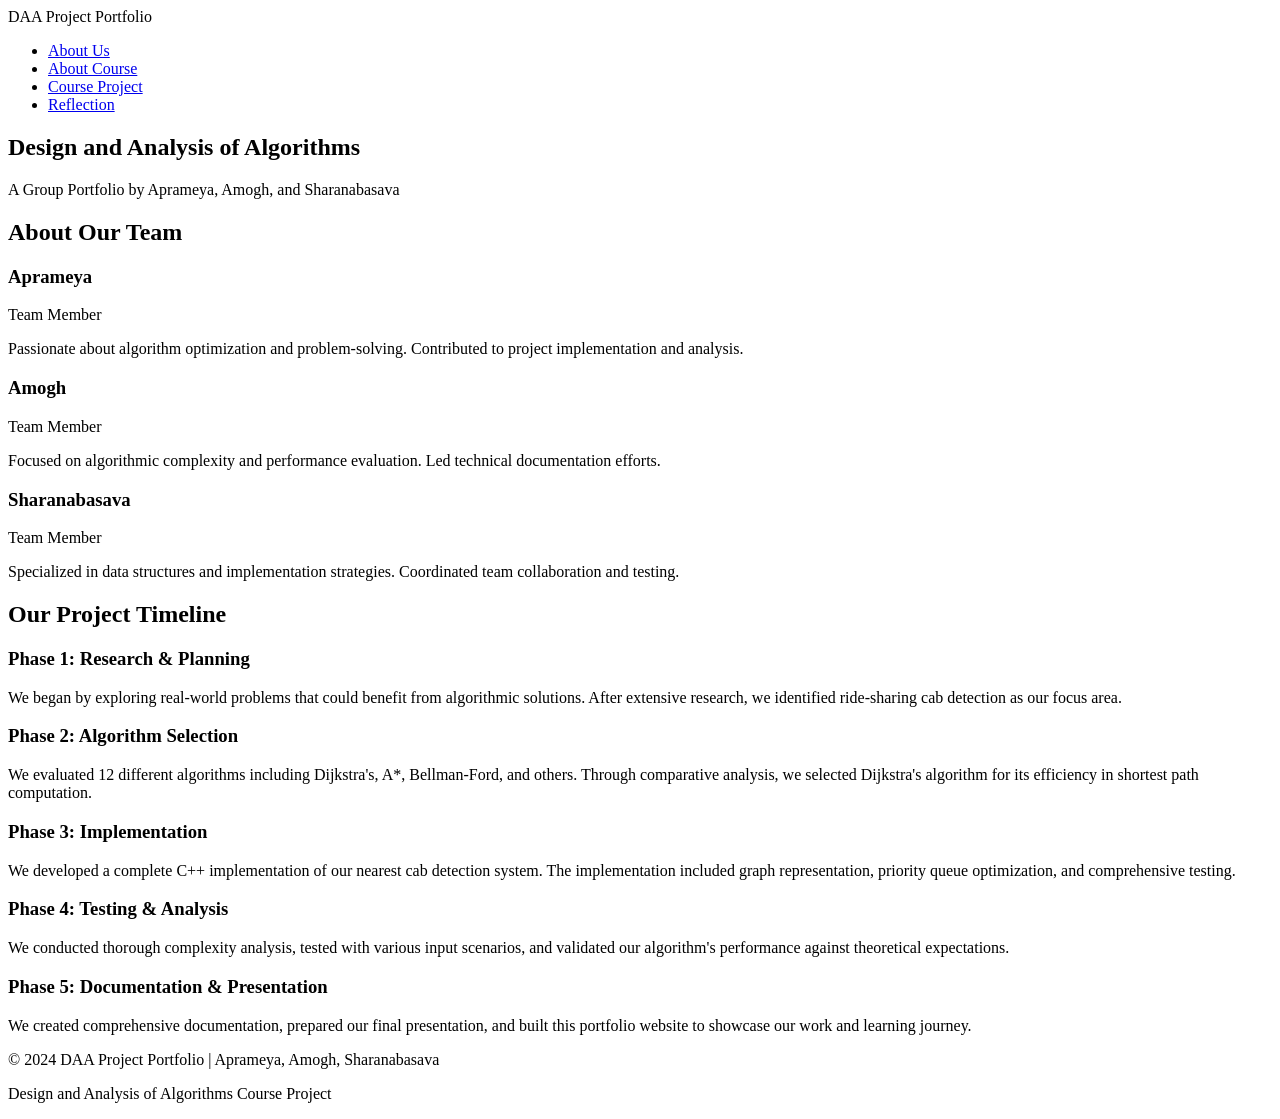
==== index.html @ 10bc1b1a "Add files via upload" ====
<!DOCTYPE html>
<html lang="en">
<head>
    <meta charset="UTF-8">
    <meta name="viewport" content="width=device-width, initial-scale=1.0">
    <title>DAA Project Portfolio - Aprameya, Amogh, Sharanabasava</title>
    <link rel="stylesheet" href="css/style.css">
</head>
<body>
    <!-- Navigation -->
    <nav class="navbar">
        <div class="nav-container">
            <div class="nav-brand">DAA Project Portfolio</div>
            <ul class="nav-menu">
                <li><a href="index.html" class="active">About Us</a></li>
                <li><a href="course.html">About Course</a></li>
                <li><a href="project.html">Course Project</a></li>
                <li><a href="reflection.html">Reflection</a></li>
            </ul>
        </div>
    </nav>

    <!-- Hero Section -->
    <section class="hero">
        <div class="container">
            <h1 class="fade-in">Design and Analysis of Algorithms</h1>
            <p class="subtitle fade-in">A Group Portfolio by Aprameya, Amogh, and Sharanabasava</p>
        </div>
    </section>

    <!-- About Us Section -->
    <section class="about-section">
        <div class="container">
            <h2 class="section-title slide-up">About Our Team</h2>
            <div class="team-grid">
                <div class="team-card slide-up">
                    <h3>Aprameya</h3>
                    <p>Team Member</p>
                    <p class="team-description">Passionate about algorithm optimization and problem-solving. Contributed to project implementation and analysis.</p>
                </div>
                <div class="team-card slide-up">
                    <h3>Amogh</h3>
                    <p>Team Member</p>
                    <p class="team-description">Focused on algorithmic complexity and performance evaluation. Led technical documentation efforts.</p>
                </div>
                <div class="team-card slide-up">
                    <h3>Sharanabasava</h3>
                    <p>Team Member</p>
                    <p class="team-description">Specialized in data structures and implementation strategies. Coordinated team collaboration and testing.</p>
                </div>
            </div>
        </div>
    </section>

    <!-- Project Timeline -->
    <section class="timeline-section">
        <div class="container">
            <h2 class="section-title slide-up">Our Project Timeline</h2>
            <div class="timeline">
                <div class="timeline-item left slide-up">
                    <div class="timeline-content">
                        <h3>Phase 1: Research & Planning</h3>
                        <p>We began by exploring real-world problems that could benefit from algorithmic solutions. After extensive research, we identified ride-sharing cab detection as our focus area.</p>
                    </div>
                </div>
                <div class="timeline-item right slide-up">
                    <div class="timeline-content">
                        <h3>Phase 2: Algorithm Selection</h3>
                        <p>We evaluated 12 different algorithms including Dijkstra's, A*, Bellman-Ford, and others. Through comparative analysis, we selected Dijkstra's algorithm for its efficiency in shortest path computation.</p>
                    </div>
                </div>
                <div class="timeline-item left slide-up">
                    <div class="timeline-content">
                        <h3>Phase 3: Implementation</h3>
                        <p>We developed a complete C++ implementation of our nearest cab detection system. The implementation included graph representation, priority queue optimization, and comprehensive testing.</p>
                    </div>
                </div>
                <div class="timeline-item right slide-up">
                    <div class="timeline-content">
                        <h3>Phase 4: Testing & Analysis</h3>
                        <p>We conducted thorough complexity analysis, tested with various input scenarios, and validated our algorithm's performance against theoretical expectations.</p>
                    </div>
                </div>
                <div class="timeline-item left slide-up">
                    <div class="timeline-content">
                        <h3>Phase 5: Documentation & Presentation</h3>
                        <p>We created comprehensive documentation, prepared our final presentation, and built this portfolio website to showcase our work and learning journey.</p>
                    </div>
                </div>
            </div>
        </div>
    </section>

    <!-- Footer -->
    <footer class="footer">
        <div class="container">
            <p>&copy; 2024 DAA Project Portfolio | Aprameya, Amogh, Sharanabasava</p>
            <p>Design and Analysis of Algorithms Course Project</p>
        </div>
    </footer>

    <script src="js/scroll.js"></script>
</body>
</html>
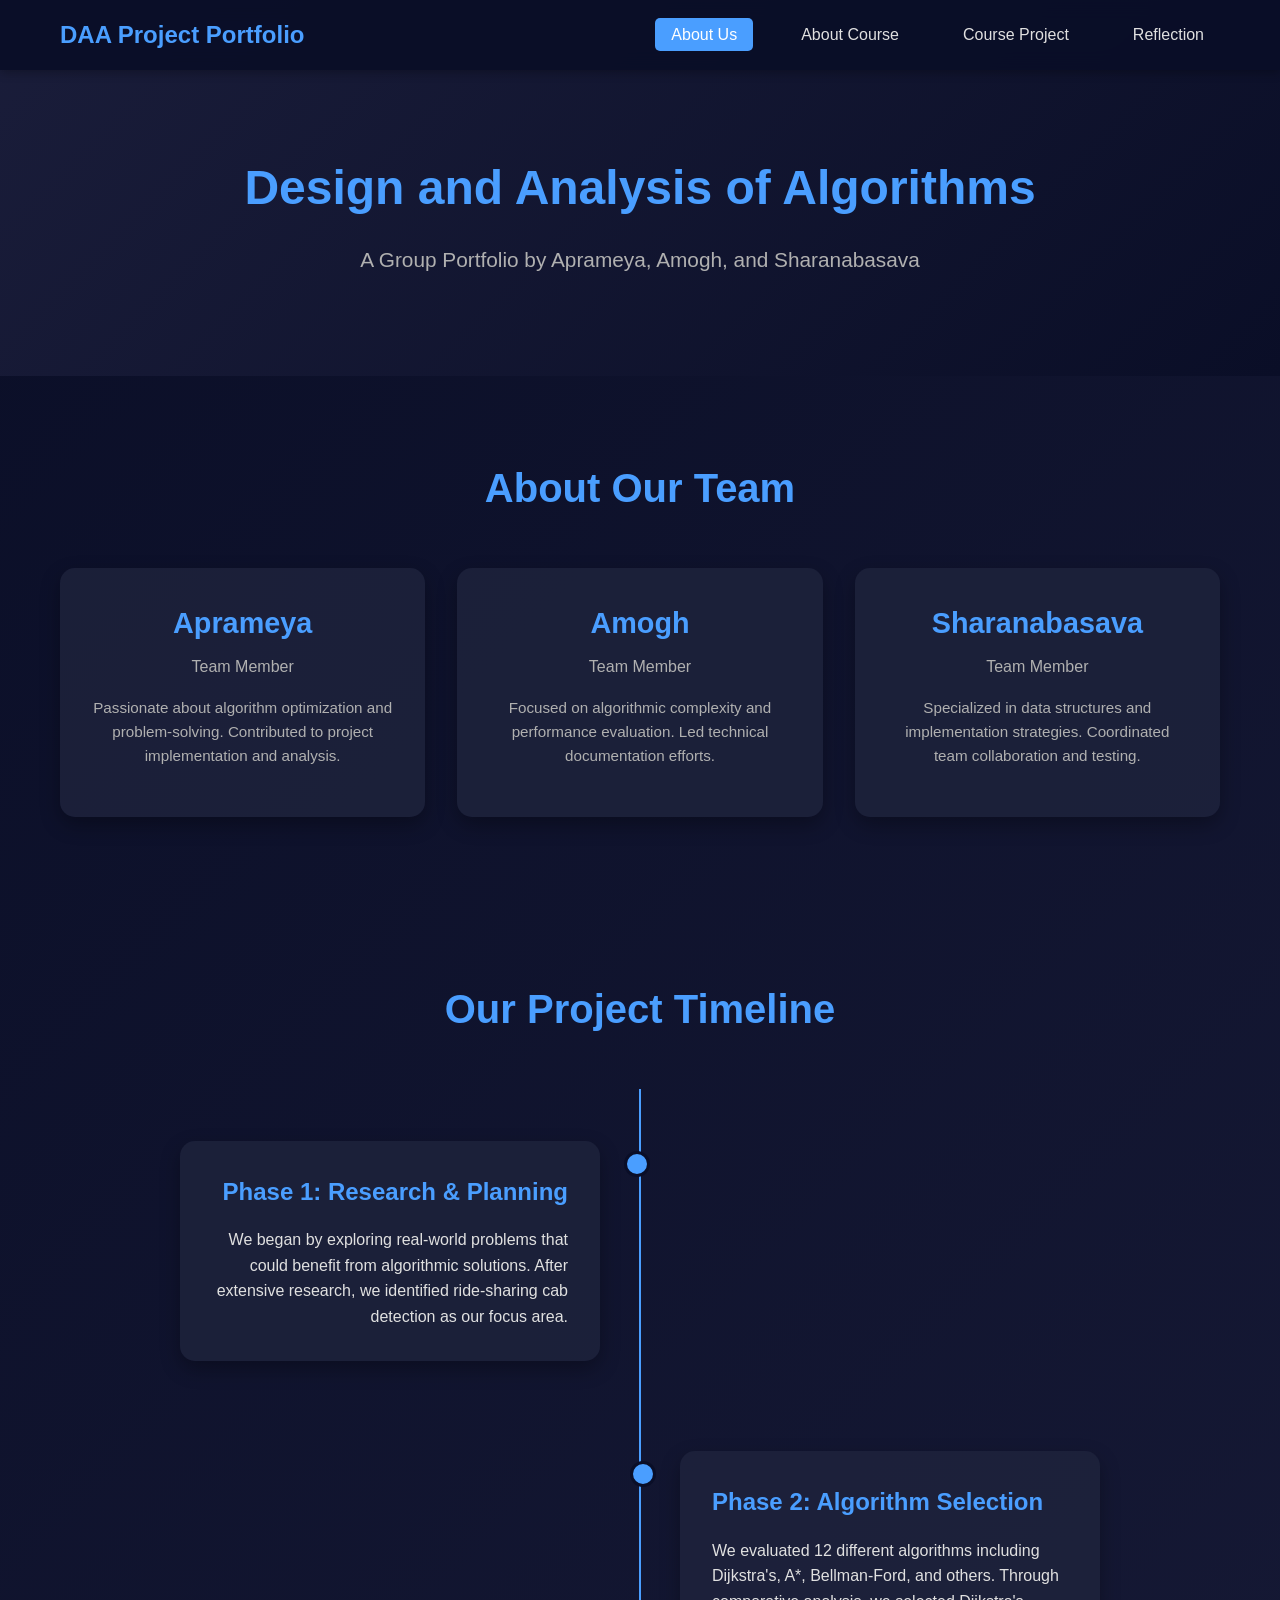
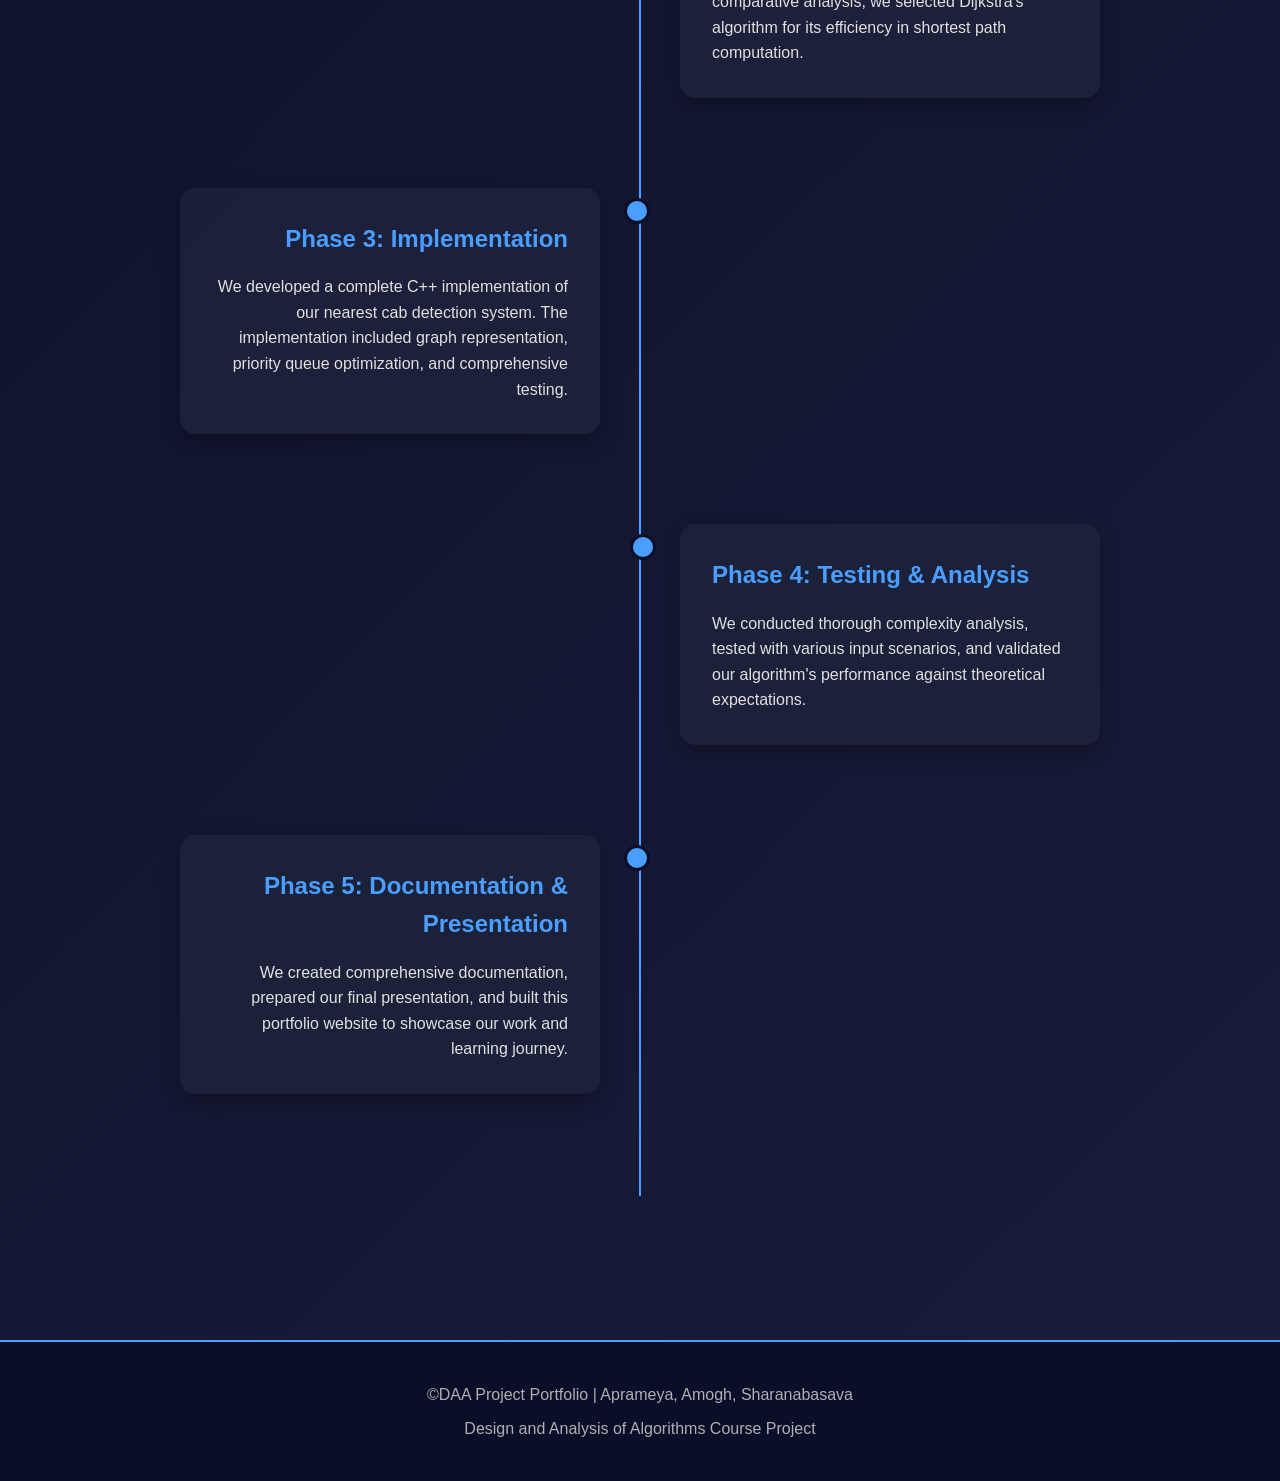
==== commit 78023794: "Remove year from footer copyright notice" ====
--- a/index.html
+++ b/index.html
@@ -94,11 +94,11 @@
     <!-- Footer -->
     <footer class="footer">
         <div class="container">
-            <p>&copy; 2024 DAA Project Portfolio | Aprameya, Amogh, Sharanabasava</p>
+            <p>&copy;DAA Project Portfolio | Aprameya, Amogh, Sharanabasava</p>
             <p>Design and Analysis of Algorithms Course Project</p>
         </div>
     </footer>
 
     <script src="js/scroll.js"></script>
 </body>
-</html>+</html>
--- a/css/style.css
+++ b/css/style.css
@@ -0,0 +1,548 @@
+/* ===================================
+   GLOBAL STYLES
+   =================================== */
+* {
+    margin: 0;
+    padding: 0;
+    box-sizing: border-box;
+}
+
+body {
+    font-family: 'Segoe UI', Tahoma, Geneva, Verdana, sans-serif;
+    background: linear-gradient(135deg, #0a0e27 0%, #1a1d3a 100%);
+    color: #e0e0e0;
+    line-height: 1.6;
+    min-height: 100vh;
+}
+
+.container {
+    max-width: 1200px;
+    margin: 0 auto;
+    padding: 0 20px;
+}
+
+/* ===================================
+   NAVIGATION BAR
+   =================================== */
+.navbar {
+    background: rgba(10, 14, 39, 0.95);
+    backdrop-filter: blur(10px);
+    padding: 1rem 0;
+    position: fixed;
+    width: 100%;
+    top: 0;
+    z-index: 1000;
+    box-shadow: 0 2px 10px rgba(0, 0, 0, 0.3);
+}
+
+.nav-container {
+    max-width: 1200px;
+    margin: 0 auto;
+    padding: 0 20px;
+    display: flex;
+    justify-content: space-between;
+    align-items: center;
+}
+
+.nav-brand {
+    font-size: 1.5rem;
+    font-weight: bold;
+    color: #4a9eff;
+}
+
+.nav-menu {
+    display: flex;
+    list-style: none;
+    gap: 2rem;
+}
+
+.nav-menu a {
+    color: #e0e0e0;
+    text-decoration: none;
+    padding: 0.5rem 1rem;
+    border-radius: 5px;
+    transition: all 0.3s ease;
+}
+
+.nav-menu a:hover,
+.nav-menu a.active {
+    background: #4a9eff;
+    color: #fff;
+}
+
+/* ===================================
+   HERO SECTION
+   =================================== */
+.hero {
+    padding: 150px 0 100px;
+    text-align: center;
+    background: linear-gradient(135deg, #1a1d3a 0%, #0a0e27 100%);
+}
+
+.hero-small {
+    padding: 120px 0 60px;
+}
+
+.hero h1 {
+    font-size: 3rem;
+    margin-bottom: 1rem;
+    color: #4a9eff;
+}
+
+.subtitle {
+    font-size: 1.3rem;
+    color: #b0b0b0;
+}
+
+/* ===================================
+   ANIMATIONS
+   =================================== */
+.fade-in {
+    opacity: 0;
+    animation: fadeIn 1s ease forwards;
+}
+
+@keyframes fadeIn {
+    to {
+        opacity: 1;
+    }
+}
+
+.slide-up {
+    opacity: 0;
+    transform: translateY(30px);
+    transition: all 0.6s ease;
+}
+
+.slide-up.visible {
+    opacity: 1;
+    transform: translateY(0);
+}
+
+/* ===================================
+   SECTIONS
+   =================================== */
+.about-section,
+.timeline-section,
+.content-section,
+.course-content-section {
+    padding: 80px 0;
+}
+
+.section-title {
+    font-size: 2.5rem;
+    text-align: center;
+    margin-bottom: 3rem;
+    color: #4a9eff;
+}
+
+/* ===================================
+   TEAM GRID
+   =================================== */
+.team-grid {
+    display: grid;
+    grid-template-columns: repeat(auto-fit, minmax(300px, 1fr));
+    gap: 2rem;
+    margin-top: 2rem;
+}
+
+.team-card {
+    background: rgba(30, 35, 60, 0.8);
+    padding: 2rem;
+    border-radius: 15px;
+    text-align: center;
+    box-shadow: 0 8px 20px rgba(0, 0, 0, 0.3);
+    transition: all 0.3s ease;
+}
+
+.team-card:hover {
+    transform: translateY(-10px);
+    box-shadow: 0 12px 30px rgba(74, 158, 255, 0.3);
+}
+
+.team-card h3 {
+    font-size: 1.8rem;
+    color: #4a9eff;
+    margin-bottom: 0.5rem;
+}
+
+.team-card p {
+    color: #b0b0b0;
+    margin-bottom: 1rem;
+}
+
+.team-description {
+    font-size: 0.95rem;
+    line-height: 1.6;
+}
+
+/* ===================================
+   TIMELINE
+   =================================== */
+.timeline {
+    position: relative;
+    max-width: 1000px;
+    margin: 0 auto;
+    padding: 2rem 0;
+}
+
+.timeline::before {
+    content: '';
+    position: absolute;
+    width: 2px;
+    background: #4a9eff;
+    top: 0;
+    bottom: 0;
+    left: 50%;
+    transform: translateX(-50%);
+}
+
+.timeline-item {
+    position: relative;
+    width: 50%;
+    padding: 20px 40px;
+    margin-bottom: 50px;
+}
+
+.timeline-item.left {
+    left: 0;
+    text-align: right;
+}
+
+.timeline-item.right {
+    left: 50%;
+    text-align: left;
+}
+
+.timeline-item::before {
+    content: '';
+    position: absolute;
+    width: 20px;
+    height: 20px;
+    background: #4a9eff;
+    border: 3px solid #0a0e27;
+    border-radius: 50%;
+    top: 30px;
+    z-index: 1;
+}
+
+.timeline-item.left::before {
+    right: -10px;
+}
+
+.timeline-item.right::before {
+    left: -10px;
+}
+
+.timeline-content {
+    background: rgba(30, 35, 60, 0.8);
+    padding: 2rem;
+    border-radius: 15px;
+    box-shadow: 0 8px 20px rgba(0, 0, 0, 0.3);
+    transition: all 0.3s ease;
+}
+
+.timeline-content:hover {
+    transform: scale(1.05);
+    box-shadow: 0 12px 30px rgba(74, 158, 255, 0.3);
+}
+
+.timeline-content h3 {
+    color: #4a9eff;
+    margin-bottom: 1rem;
+    font-size: 1.5rem;
+}
+
+/* ===================================
+   CONTENT CARDS
+   =================================== */
+.content-card {
+    background: rgba(30, 35, 60, 0.8);
+    padding: 2.5rem;
+    border-radius: 15px;
+    margin-bottom: 2rem;
+    box-shadow: 0 8px 20px rgba(0, 0, 0, 0.3);
+    transition: all 0.3s ease;
+}
+
+.content-card:hover {
+    transform: translateY(-5px);
+    box-shadow: 0 12px 30px rgba(74, 158, 255, 0.2);
+}
+
+.content-card h2 {
+    color: #4a9eff;
+    margin-bottom: 1.5rem;
+    font-size: 2rem;
+}
+
+.content-card h3 {
+    color: #6ab0ff;
+    margin-top: 1.5rem;
+    margin-bottom: 1rem;
+    font-size: 1.5rem;
+}
+
+.content-card p {
+    margin-bottom: 1rem;
+    line-height: 1.8;
+    color: #d0d0d0;
+}
+
+.content-card ul,
+.content-card ol {
+    margin-left: 2rem;
+    margin-bottom: 1rem;
+    color: #d0d0d0;
+}
+
+.content-card li {
+    margin-bottom: 0.8rem;
+    line-height: 1.7;
+}
+
+.content-card strong {
+    color: #4a9eff;
+}
+
+.content-card pre {
+    background: rgba(10, 14, 39, 0.8);
+    padding: 1.5rem;
+    border-radius: 10px;
+    overflow-x: auto;
+    margin: 1rem 0;
+    border-left: 4px solid #4a9eff;
+}
+
+.content-card code {
+    color: #7dd3fc;
+    font-family: 'Courier New', monospace;
+    font-size: 0.9rem;
+    line-height: 1.6;
+}
+
+/* ===================================
+   COURSE PAGE - IMAGE AND SLIDER LAYOUT
+   =================================== */
+.course-layout {
+    display: grid;
+    grid-template-columns: 1fr 1fr;
+    gap: 3rem;
+    align-items: start;
+}
+
+.course-image-container {
+    position: sticky;
+    top: 100px;
+}
+
+.course-image {
+    width: 100%;
+    border-radius: 15px;
+    box-shadow: 0 8px 20px rgba(0, 0, 0, 0.4);
+}
+
+.course-slider-container {
+    position: relative;
+    background: rgba(30, 35, 60, 0.8);
+    padding: 2.5rem;
+    border-radius: 15px;
+    box-shadow: 0 8px 20px rgba(0, 0, 0, 0.3);
+    min-height: 400px;
+}
+
+/* ===================================
+   SLIDER
+   =================================== */
+.slider-wrapper {
+    position: relative;
+    overflow: hidden;
+}
+
+.slide {
+    display: none;
+    animation: slideIn 0.5s ease;
+}
+
+.slide.active {
+    display: block;
+}
+
+@keyframes slideIn {
+    from {
+        opacity: 0;
+        transform: translateX(20px);
+    }
+    to {
+        opacity: 1;
+        transform: translateX(0);
+    }
+}
+
+.slide h3 {
+    color: #4a9eff;
+    margin-bottom: 1.5rem;
+    font-size: 1.8rem;
+}
+
+.slide p {
+    margin-bottom: 1rem;
+    line-height: 1.8;
+    color: #d0d0d0;
+}
+
+.topic-list {
+    list-style: none;
+    padding-left: 0;
+}
+
+.topic-list li {
+    padding: 0.8rem 0;
+    padding-left: 2rem;
+    position: relative;
+    color: #d0d0d0;
+}
+
+.topic-list li::before {
+    content: '▸';
+    position: absolute;
+    left: 0;
+    color: #4a9eff;
+    font-size: 1.2rem;
+}
+
+/* ===================================
+   SLIDER NAVIGATION
+   =================================== */
+.slider-dots {
+    display: flex;
+    justify-content: center;
+    gap: 0.8rem;
+    margin-top: 2rem;
+}
+
+.dot {
+    width: 12px;
+    height: 12px;
+    border-radius: 50%;
+    background: rgba(74, 158, 255, 0.3);
+    cursor: pointer;
+    transition: all 0.3s ease;
+}
+
+.dot.active,
+.dot:hover {
+    background: #4a9eff;
+    transform: scale(1.2);
+}
+
+.slider-arrow {
+    position: absolute;
+    top: 50%;
+    transform: translateY(-50%);
+    background: rgba(74, 158, 255, 0.8);
+    color: white;
+    border: none;
+    width: 40px;
+    height: 40px;
+    border-radius: 50%;
+    cursor: pointer;
+    font-size: 1.2rem;
+    transition: all 0.3s ease;
+    z-index: 10;
+}
+
+.slider-arrow:hover {
+    background: #4a9eff;
+    transform: translateY(-50%) scale(1.1);
+}
+
+.slider-arrow.prev {
+    left: -20px;
+}
+
+.slider-arrow.next {
+    right: -20px;
+}
+
+/* ===================================
+   FOOTER
+   =================================== */
+.footer {
+    background: rgba(10, 14, 39, 0.95);
+    padding: 2rem 0;
+    text-align: center;
+    margin-top: 4rem;
+    border-top: 2px solid #4a9eff;
+}
+
+.footer p {
+    color: #b0b0b0;
+    margin: 0.5rem 0;
+}
+
+/* ===================================
+   RESPONSIVE DESIGN
+   =================================== */
+@media (max-width: 768px) {
+    .nav-menu {
+        flex-direction: column;
+        gap: 0.5rem;
+    }
+
+    .hero h1 {
+        font-size: 2rem;
+    }
+
+    .subtitle {
+        font-size: 1rem;
+    }
+
+    .team-grid {
+        grid-template-columns: 1fr;
+    }
+
+    .timeline::before {
+        left: 20px;
+    }
+
+    .timeline-item {
+        width: 100%;
+        padding-left: 60px;
+        text-align: left;
+        left: 0 !important;
+    }
+
+    .timeline-item::before {
+        left: 10px !important;
+    }
+
+    .course-layout {
+        grid-template-columns: 1fr;
+    }
+
+    .course-image-container {
+        position: relative;
+        top: 0;
+    }
+
+    .slider-arrow.prev {
+        left: 10px;
+    }
+
+    .slider-arrow.next {
+        right: 10px;
+    }
+
+    .section-title {
+        font-size: 2rem;
+    }
+
+    .content-card {
+        padding: 1.5rem;
+    }
+
+    .content-card h2 {
+        font-size: 1.5rem;
+    }
+}
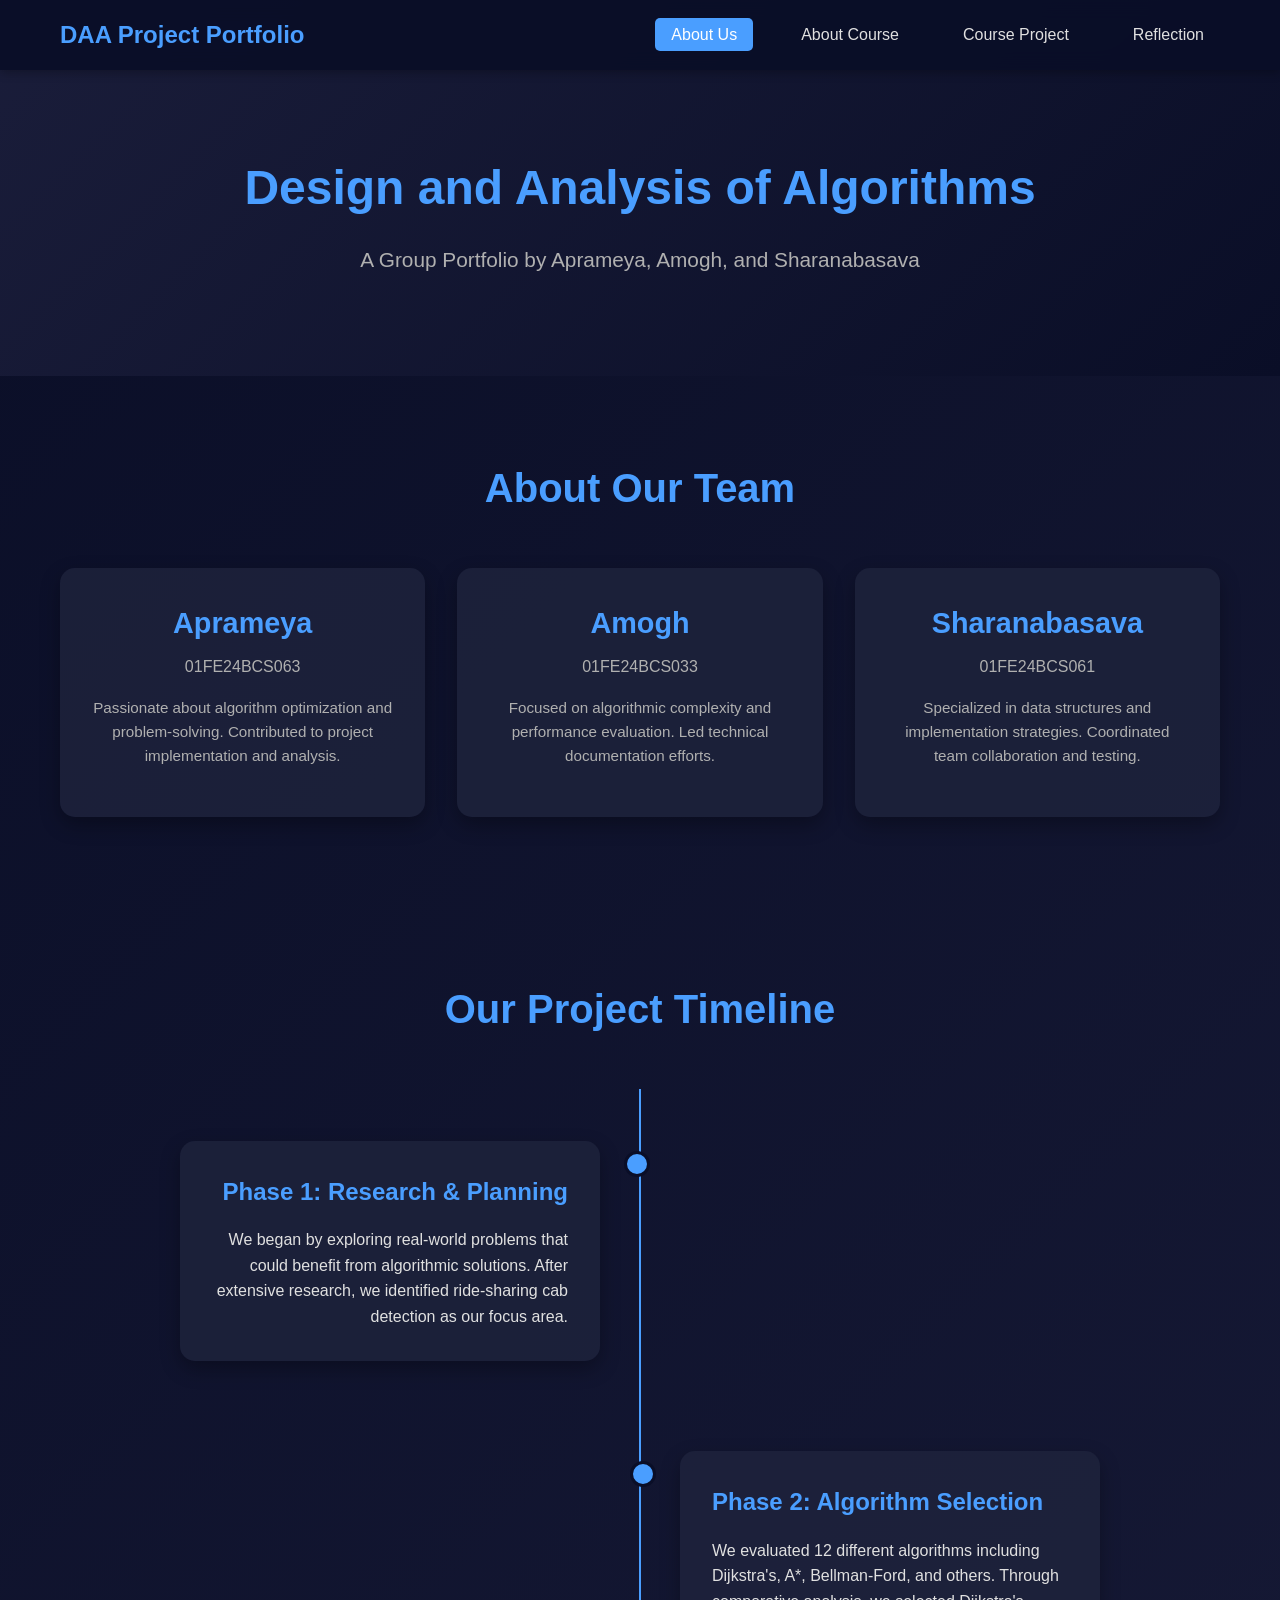
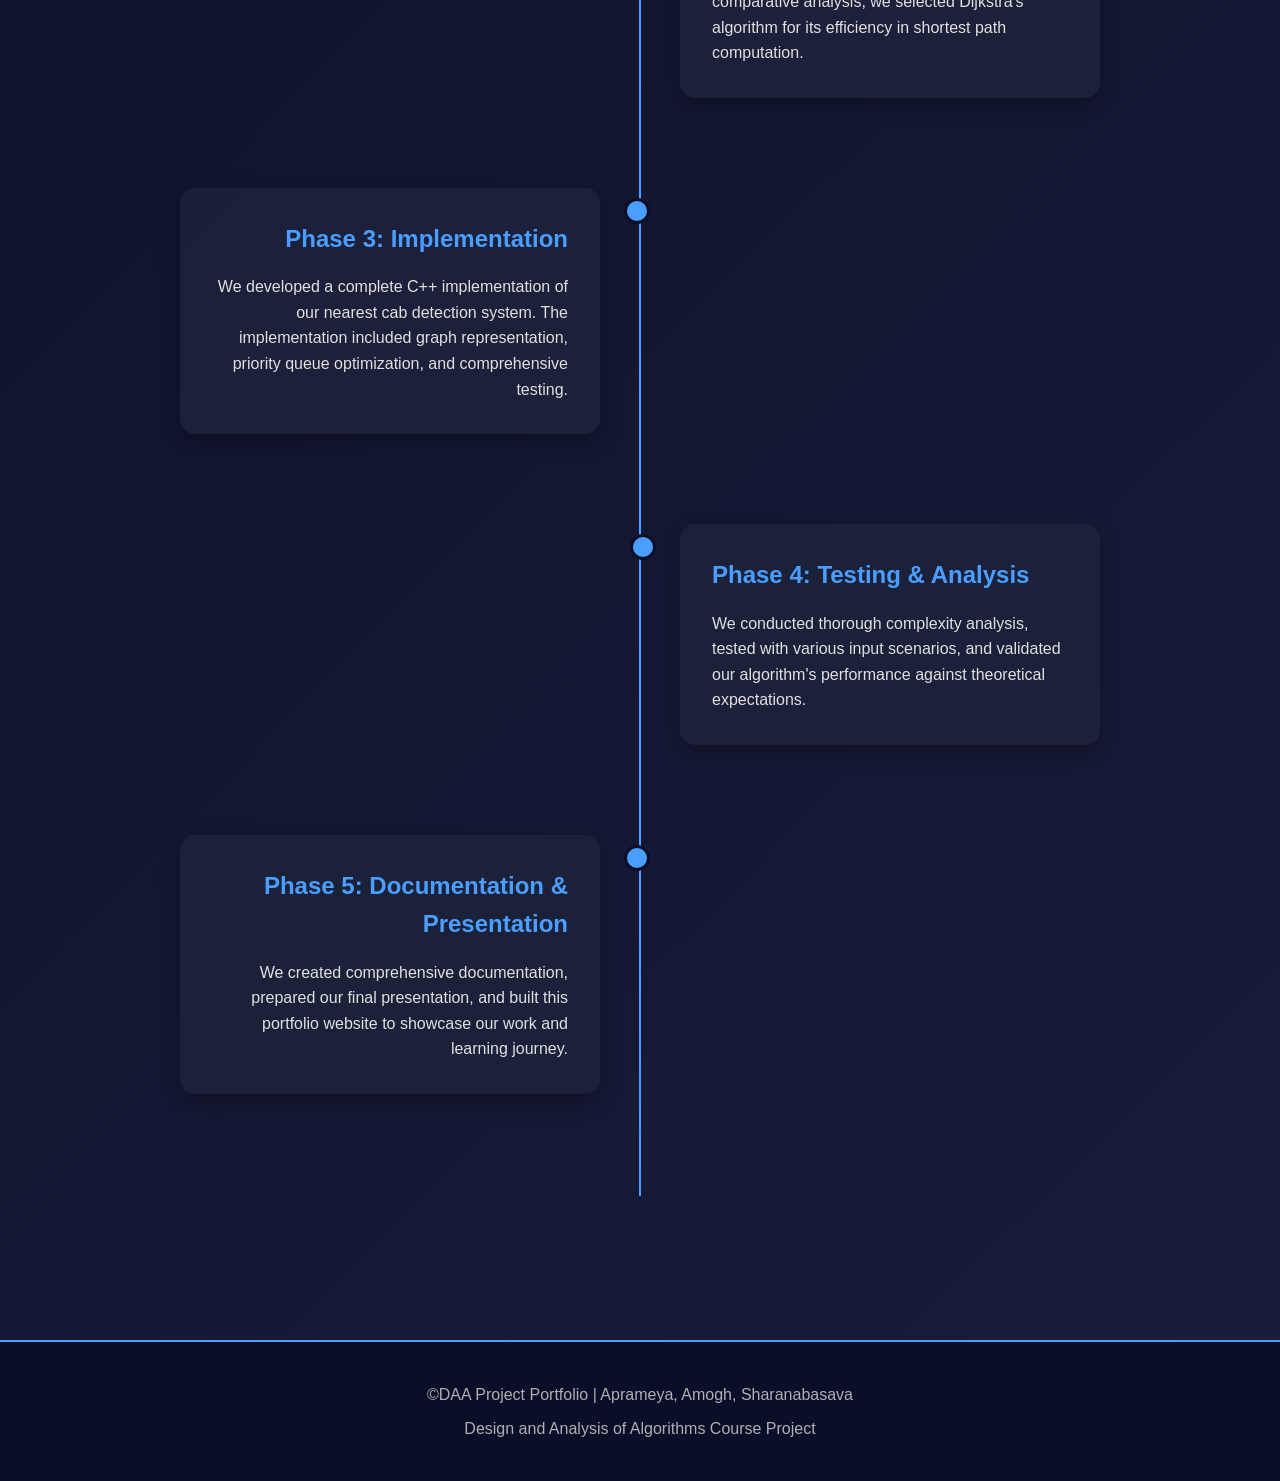
==== commit 1eadb185: "Update team member identifiers in index.html" ====
--- a/index.html
+++ b/index.html
@@ -35,17 +35,17 @@
             <div class="team-grid">
                 <div class="team-card slide-up">
                     <h3>Aprameya</h3>
-                    <p>Team Member</p>
+                    <p>01FE24BCS063</p>
                     <p class="team-description">Passionate about algorithm optimization and problem-solving. Contributed to project implementation and analysis.</p>
                 </div>
                 <div class="team-card slide-up">
                     <h3>Amogh</h3>
-                    <p>Team Member</p>
+                    <p>01FE24BCS033</p>
                     <p class="team-description">Focused on algorithmic complexity and performance evaluation. Led technical documentation efforts.</p>
                 </div>
                 <div class="team-card slide-up">
                     <h3>Sharanabasava</h3>
-                    <p>Team Member</p>
+                    <p>01FE24BCS061</p>
                     <p class="team-description">Specialized in data structures and implementation strategies. Coordinated team collaboration and testing.</p>
                 </div>
             </div>
